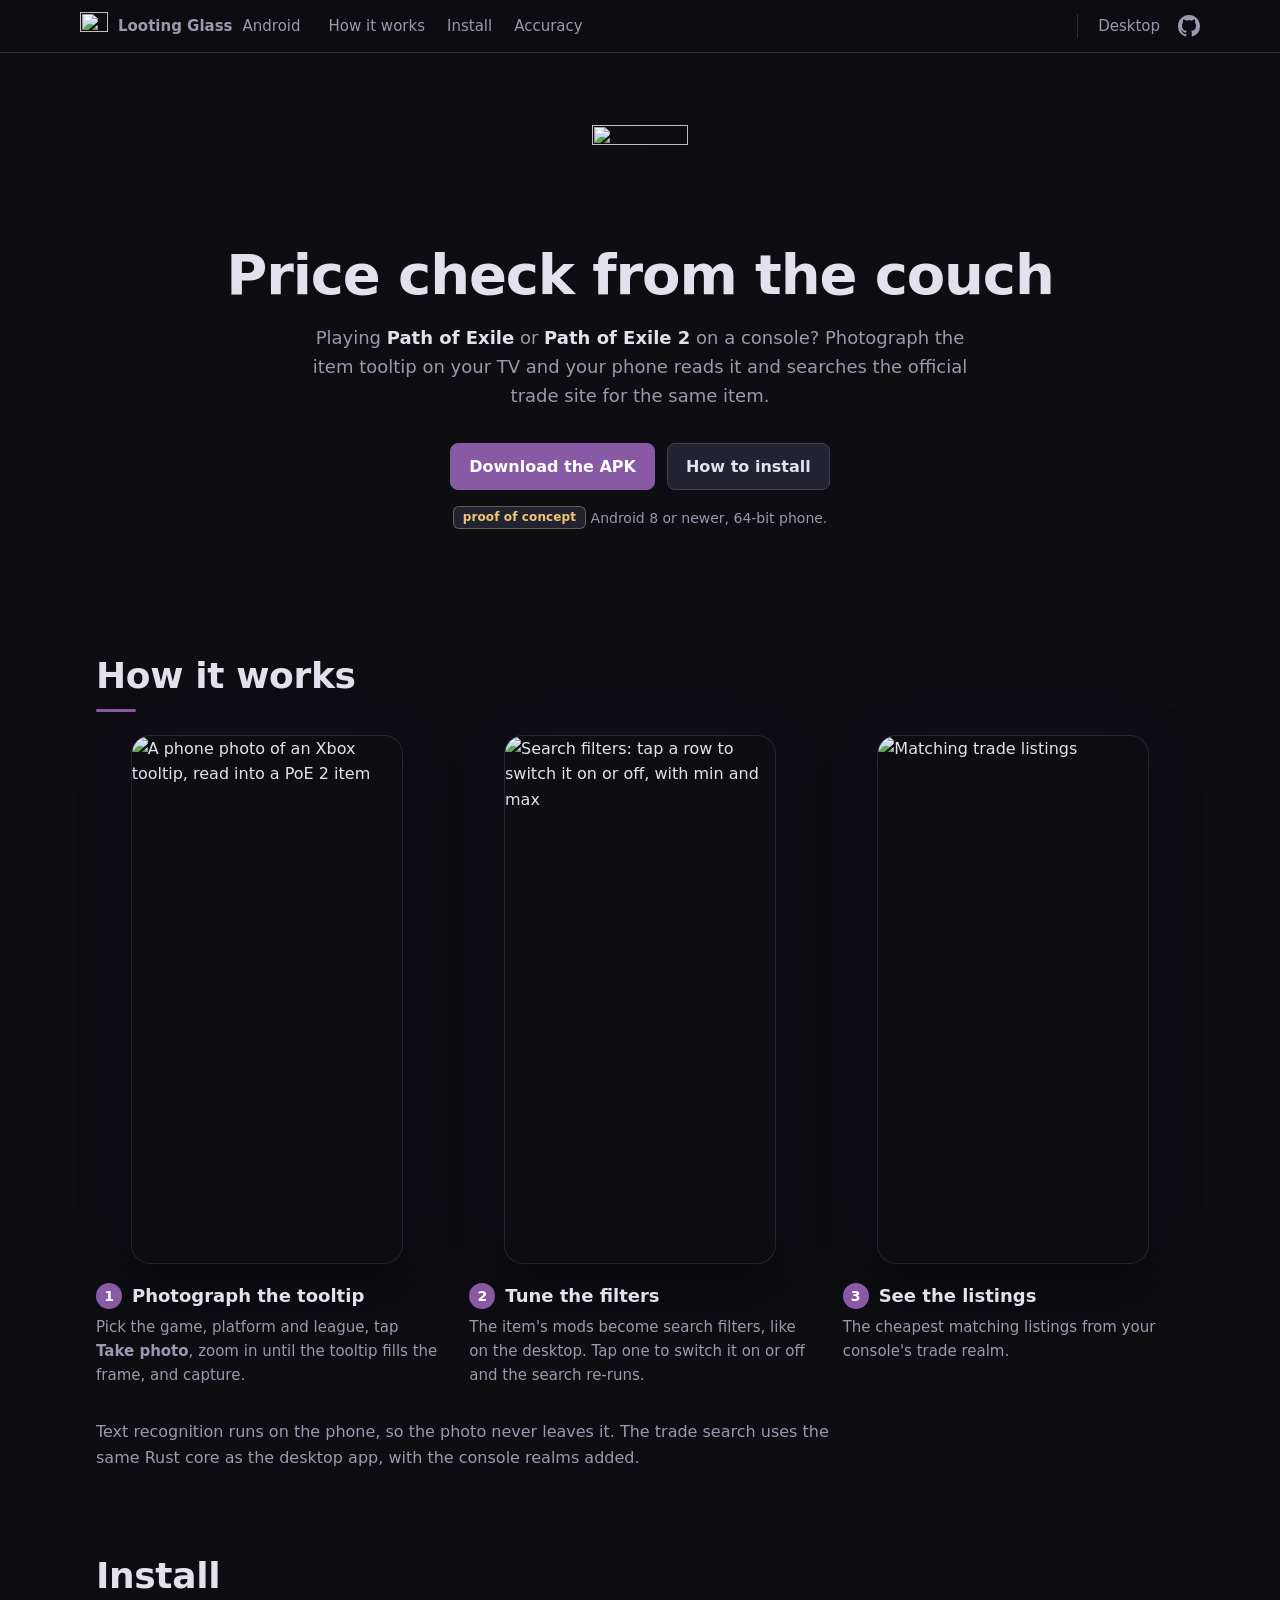
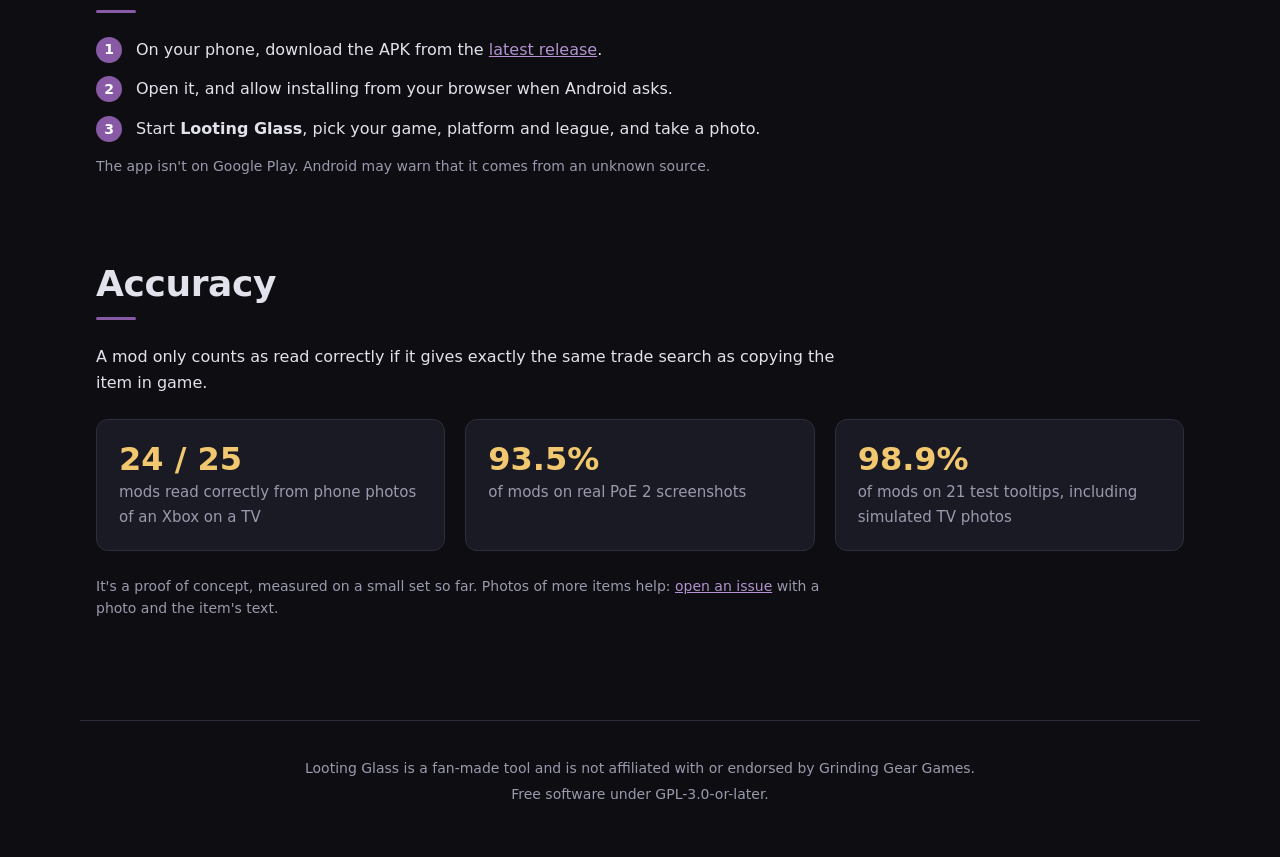
==== android.html @ 1b07aaf4 "feat: Looting Glass website, moved from looting-glass/desktop Co-Authored-By: Claude Opus 5.5 <norep" ====
<!doctype html>
<html lang="en">
<head>
<meta charset="utf-8">
<meta name="viewport" content="width=device-width, initial-scale=1">
<title>Looting Glass for Android</title>
<meta name="description" content="Price check Path of Exile items on console: photograph the item tooltip on your TV and your phone reads and prices it.">
<meta property="og:title" content="Looting Glass for Android">
<meta property="og:description" content="Price check Path of Exile items on console from a photo of your TV.">
<meta property="og:image" content="img/android/item.png">
<link rel="icon" href="img/icon.svg" type="image/svg+xml">
<link rel="stylesheet" href="style.css">
</head>
<body>

<header class="nav">
  <a class="brand" href="#top"><img src="img/icon.svg" alt="" width="28" height="28"> Looting Glass <span class="brand-sub">Android</span></a>
  <nav class="menu" aria-label="Sections">
    <a href="#how">How it works</a>
    <a href="#install">Install</a>
    <a href="#accuracy">Accuracy</a>
  </nav>
  <nav class="links" aria-label="Other pages">
    <a href="index.html">Desktop</a>
    <a class="gh" href="https://github.com/looting-glass/android" aria-label="Looting Glass for Android on GitHub" title="Source on GitHub">
      <svg viewBox="0 0 16 16" width="22" height="22" aria-hidden="true"><path fill="currentColor" d="M8 0c4.42 0 8 3.58 8 8a8.013 8.013 0 0 1-5.45 7.59c-.4.08-.55-.17-.55-.38 0-.27.01-1.13.01-2.2 0-.75-.25-1.23-.54-1.48 1.78-.2 3.65-.88 3.65-3.95 0-.88-.31-1.59-.82-2.15.08-.2.36-1.02-.08-2.12 0 0-.67-.22-2.2.82-.64-.18-1.32-.27-2-.27-.68 0-1.36.09-2 .27-1.53-1.03-2.2-.82-2.2-.82-.44 1.1-.16 1.92-.08 2.12-.51.56-.82 1.28-.82 2.15 0 3.06 1.86 3.75 3.64 3.95-.23.2-.44.55-.51 1.07-.46.21-1.61.55-2.33-.66-.15-.24-.6-.83-1.23-.82-.67.01-.27.38.01.53.34.19.73.9.82 1.13.16.45.68 1.31 2.69.94 0 .67.01 1.3.01 1.49 0 .21-.15.45-.55.38A7.995 7.995 0 0 1 0 8c0-4.42 3.58-8 8-8Z"/></svg>
    </a>
  </nav>
</header>

<main id="top">

<section class="hero">
  <img class="hero-icon" src="img/icon.svg" alt="" width="96" height="96">
  <h1>Price check from the couch</h1>
  <p class="lead">Playing <strong>Path of Exile</strong> or <strong>Path of Exile 2</strong> on a console? Photograph the item
    tooltip on your TV and your phone reads it and searches the official trade site for the same item.</p>
  <div class="cta center">
    <a class="button primary" href="https://github.com/looting-glass/android/releases/latest">Download the APK</a>
    <a class="button" href="#install">How to install</a>
  </div>
  <p class="fine"><span class="tag tag-poc">proof of concept</span> Android 8 or newer, 64-bit phone.</p>
</section>

<section id="how" class="block">
  <h2>How it works</h2>
  <ol class="steps">
    <li>
      <img src="img/android/item.png" alt="A phone photo of an Xbox tooltip, read into a PoE 2 item" width="540" height="1055">
      <h3><span>1</span> Photograph the tooltip</h3>
      <p>Pick the game, platform and league, tap <strong>Take photo</strong>, zoom in until the tooltip fills the frame, and capture.</p>
    </li>
    <li>
      <img src="img/android/filters.png" alt="Search filters: tap a row to switch it on or off, with min and max" width="540" height="1055">
      <h3><span>2</span> Tune the filters</h3>
      <p>The item's mods become search filters, like on the desktop. Tap one to switch it on or off and the search re-runs.</p>
    </li>
    <li>
      <img src="img/android/listings.png" alt="Matching trade listings" width="540" height="1055">
      <h3><span>3</span> See the listings</h3>
      <p>The cheapest matching listings from your console's trade realm.</p>
    </li>
  </ol>
  <p class="note">Text recognition runs on the phone, so the photo never leaves it. The trade search uses the same
    Rust core as the desktop app, with the console realms added.</p>
</section>

<section id="install" class="block">
  <h2>Install</h2>
  <ol class="numbered">
    <li>On your phone, download the APK from the
      <a href="https://github.com/looting-glass/android/releases/latest">latest release</a>.</li>
    <li>Open it, and allow installing from your browser when Android asks.</li>
    <li>Start <strong>Looting Glass</strong>, pick your game, platform and league, and take a photo.</li>
  </ol>
  <p class="fine">The app isn't on Google Play. Android may warn that it comes from an unknown source.</p>
</section>

<section id="accuracy" class="block">
  <h2>Accuracy</h2>
  <p>A mod only counts as read correctly if it gives exactly the same trade search as copying the item in game.</p>
  <ul class="stats">
    <li><strong>24 / 25</strong><span>mods read correctly from phone photos of an Xbox on a TV</span></li>
    <li><strong>93.5%</strong><span>of mods on real PoE 2 screenshots</span></li>
    <li><strong>98.9%</strong><span>of mods on 21 test tooltips, including simulated TV photos</span></li>
  </ul>
  <p class="fine">It's a proof of concept, measured on a small set so far. Photos of more items help:
    <a href="https://github.com/looting-glass/android/issues">open an issue</a> with a photo and the item's text.</p>
</section>

</main>

<footer>
  <p>Looting Glass is a fan-made tool and is not affiliated with or endorsed by Grinding Gear Games.</p>
  <p>Free software under GPL-3.0-or-later.</p>
</footer>

</body>
</html>
---- style.css ----
/* Colours from the app's KDE look (qml/KdeLook.qml). The page sits one shade darker than the
   app window so the screenshots, which use the window colour, stand out from it. */
:root {
  --page: #0d0d12;
  --window: #1a1a24;
  --raised: #222230;
  --text: #e2e2ec;
  --muted: #9a9aae;
  --line: #2d2d3e;
  --line-strong: #3f3f57;
  --accent: #8859a4;
  --accent-soft: rgba(136, 89, 164, 0.14);
  --link: #b393d0;
  --gold: #f1c86f;
  color-scheme: dark;
}

* { box-sizing: border-box; }

html { scroll-behavior: smooth; scroll-padding-top: 76px; }

body {
  margin: 0;
  background: var(--page);
  color: var(--text);
  font: 16px/1.6 "Noto Sans", "Segoe UI", system-ui, -apple-system, sans-serif;
}

a { color: var(--link); }
img { max-width: 100%; height: auto; display: block; }
h1, h2, h3 { line-height: 1.2; margin: 0; }
p { margin: 0 0 12px; }

code, pre, kbd { font-family: "Hack", "JetBrains Mono", "Cascadia Mono", Consolas, monospace; font-size: 0.9em; }
code { background: var(--raised); border: 1px solid var(--line); border-radius: 4px; padding: 1px 5px; }
pre {
  margin: 0 0 14px; padding: 14px 16px; overflow-x: auto;
  background: #111118; border: 1px solid var(--line); border-radius: 8px; line-height: 1.5;
}
pre code { background: none; border: 0; padding: 0; font-size: 14px; }
pre .c { color: #707d8a; }
kbd {
  display: inline-block; padding: 0 6px; border-radius: 4px; line-height: 1.5;
  background: var(--raised); border: 1px solid var(--line-strong); border-bottom-width: 2px;
}

/* Navigation: brand, the page's own sections, then links to other places. */
.nav {
  position: sticky; top: 0; z-index: 10;
  display: flex; align-items: center; gap: 28px;
  padding: 12px max(16px, calc((100% - 1120px) / 2));
  background: rgba(13, 13, 18, 0.88);
  backdrop-filter: blur(10px);
  border-bottom: 1px solid var(--line);
}
.brand { display: flex; align-items: center; gap: 10px; color: var(--text); font-weight: 700; text-decoration: none; white-space: nowrap; }
.brand-sub { color: var(--muted); font-weight: 400; }
.nav a { color: var(--muted); text-decoration: none; font-size: 15px; }
.nav a:hover { color: var(--text); }
.menu { display: flex; gap: 22px; }
.links { display: flex; align-items: center; gap: 18px; margin-left: auto; padding-left: 20px; border-left: 1px solid var(--line); }
.gh { display: flex; }

main, footer { max-width: 1120px; margin: 0 auto; padding: 0 16px; }

/* Hero */
.hero { text-align: center; padding: 72px 0 48px; }
.hero-icon { margin: 0 auto 20px; filter: drop-shadow(0 8px 30px rgba(241, 200, 111, 0.25)); }
.hero h1 { font-size: clamp(36px, 6vw, 56px); letter-spacing: -0.02em; }
.lead { max-width: 660px; margin: 16px auto 32px; color: var(--muted); font-size: 18px; }
.lead strong { color: var(--text); font-weight: 600; }

.tag {
  display: inline-block; padding: 1px 9px; border-radius: 6px; vertical-align: 2px;
  border: 1px solid var(--line); background: var(--raised);
  color: var(--muted); font-size: 12px; font-weight: 600; letter-spacing: 0.01em;
}
.tag-poc { border-color: rgba(241, 200, 111, 0.35); color: var(--gold); }

/* Sections */
.block { padding: 64px 0 8px; }
.block > h2 { font-size: clamp(28px, 4vw, 36px); margin-bottom: 24px; letter-spacing: -0.01em; }
.block > h2::after { content: ""; display: block; width: 40px; height: 3px; margin-top: 12px; border-radius: 2px; background: var(--accent); }
.block > p, .numbered, .faq, table { max-width: 760px; }
.intro { color: var(--muted); }
h3.sub { font-size: 19px; margin: 36px 0 10px; }
.muted { color: var(--muted); }
.note { color: var(--muted); max-width: 760px; margin-top: 32px; }

/* Screenshots: a drop shadow and a faint accent glow lift them off the page. */
.shots img, .shots-wide img, .steps img {
  border-radius: 10px;
  box-shadow: 0 0 0 1px rgba(179, 147, 208, 0.18), 0 18px 48px rgba(0, 0, 0, 0.65), 0 0 60px rgba(136, 89, 164, 0.12);
}
.shots-pair { display: grid; grid-template-columns: repeat(auto-fit, minmax(340px, 1fr)); gap: 28px; }
.group {
  margin: 0; padding: 20px; border-radius: 14px;
  background: radial-gradient(ellipse at 50% 30%, rgba(136, 89, 164, 0.10), transparent 70%), #111118;
  border: 1px solid var(--line);
}
.group figcaption { font-weight: 700; margin-bottom: 16px; text-align: center; }
.shots { display: grid; grid-template-columns: 1fr 1fr; gap: 16px; align-items: start; }
.shots-wide { display: flex; flex-wrap: wrap; justify-content: center; align-items: flex-start; gap: 28px; margin-top: 48px; }
.shots-wide img { flex: 0 1 auto; width: auto; max-height: 300px; }

.features {
  list-style: none; padding: 0; margin: 0;
  display: grid; grid-template-columns: repeat(auto-fit, minmax(240px, 1fr)); gap: 28px 32px;
}
.features h3 { font-size: 17px; margin-bottom: 4px; }
.features h3::before { content: ""; display: inline-block; width: 8px; height: 8px; margin-right: 10px; border-radius: 2px; background: var(--accent); vertical-align: 2px; }
.features p { margin: 0; color: var(--muted); font-size: 15px; }

/* Install cards */
/* One column: install commands are long and shouldn't scroll sideways. */
.cards { display: grid; gap: 20px; margin: 8px 0 20px; max-width: 860px; }
.card { min-width: 0; padding: 22px 22px 10px 26px; background: var(--window); border: 1px solid var(--line); border-radius: 12px; position: relative; }
.card::before { content: ""; position: absolute; left: 0; top: 16px; bottom: 16px; width: 3px; border-radius: 2px; background: var(--accent); }
.card h3 { font-size: 19px; margin-bottom: 10px; }
.card p { font-size: 15px; }

.numbered { padding-left: 0; list-style: none; counter-reset: n; margin: 0 0 12px; }
.numbered li { counter-increment: n; position: relative; padding-left: 40px; margin-bottom: 14px; }
.numbered li::before {
  content: counter(n); position: absolute; left: 0; top: 0;
  display: grid; place-items: center; width: 26px; height: 26px; border-radius: 50%;
  background: var(--accent); color: #fff; font-size: 14px; font-weight: 700;
}

table { width: 100%; border-collapse: collapse; margin: 4px 0 16px; font-size: 15px; }
th, td { text-align: left; padding: 8px 12px; }
th { border-bottom: 1px solid var(--line-strong); }
tbody tr:nth-child(even) { background: rgba(226, 226, 236, 0.05); }

.faq dt { font-weight: 700; margin-top: 22px; }
.faq dd { margin: 6px 0 0; color: var(--muted); }

/* Android */
.steps { list-style: none; padding: 0; margin: 0; display: grid; grid-template-columns: repeat(auto-fit, minmax(240px, 1fr)); gap: 32px; }
.steps img { width: 100%; max-width: 270px; margin: 0 auto 20px; border-radius: 18px; }
.steps h3 { font-size: 18px; margin-bottom: 6px; display: flex; align-items: center; gap: 10px; }
.steps h3 span {
  display: inline-grid; place-items: center; flex: none; width: 26px; height: 26px; border-radius: 50%;
  background: var(--accent); color: #fff; font-size: 14px;
}
.steps p { margin: 0; color: var(--muted); font-size: 15px; }

.stats { list-style: none; padding: 0; margin: 24px 0; display: grid; grid-template-columns: repeat(auto-fit, minmax(220px, 1fr)); gap: 20px; }
.stats li { padding: 20px 22px; background: var(--window); border: 1px solid var(--line); border-radius: 12px; }
.stats strong { display: block; font-size: 32px; color: var(--gold); line-height: 1.2; }
.stats span { color: var(--muted); font-size: 15px; }

/* Calls to action */
.cta { display: flex; flex-wrap: wrap; gap: 12px; margin: 0 0 16px; }
.cta.center { justify-content: center; }
.button {
  display: inline-block; padding: 10px 18px; border-radius: 8px;
  border: 1px solid var(--line-strong); background: var(--raised);
  color: var(--text); text-decoration: none; font-weight: 600;
}
.button:hover { border-color: var(--link); }
.button.primary { background: var(--accent); border-color: var(--accent); color: #fff; }
.button.primary:hover { background: #9666b3; }
.fine { color: var(--muted); font-size: 14px; }

footer { border-top: 1px solid var(--line); margin-top: 80px; padding: 32px 16px 48px; color: var(--muted); font-size: 14px; text-align: center; }
footer p { margin: 4px 0; }

/* Narrow screens: the section menu gets its own scrollable row under the brand. */
@media (max-width: 860px) {
  .nav { flex-wrap: wrap; gap: 10px 16px; }
  .menu {
    order: 3; width: 100%; overflow-x: auto; gap: 18px; padding: 0 24px 2px 0; scrollbar-width: none;
    mask-image: linear-gradient(to right, #000 85%, transparent); /* hints that the row scrolls */
  }
  .nav a { font-size: 14px; }
  html { scroll-padding-top: 110px; }
}
@media (max-width: 600px) {
  .hero { padding-top: 44px; }
  .shots-pair { grid-template-columns: 1fr; }
  .group { padding: 14px; }
  .shots { gap: 10px; }
  .card { padding: 18px 16px 6px 20px; }
}
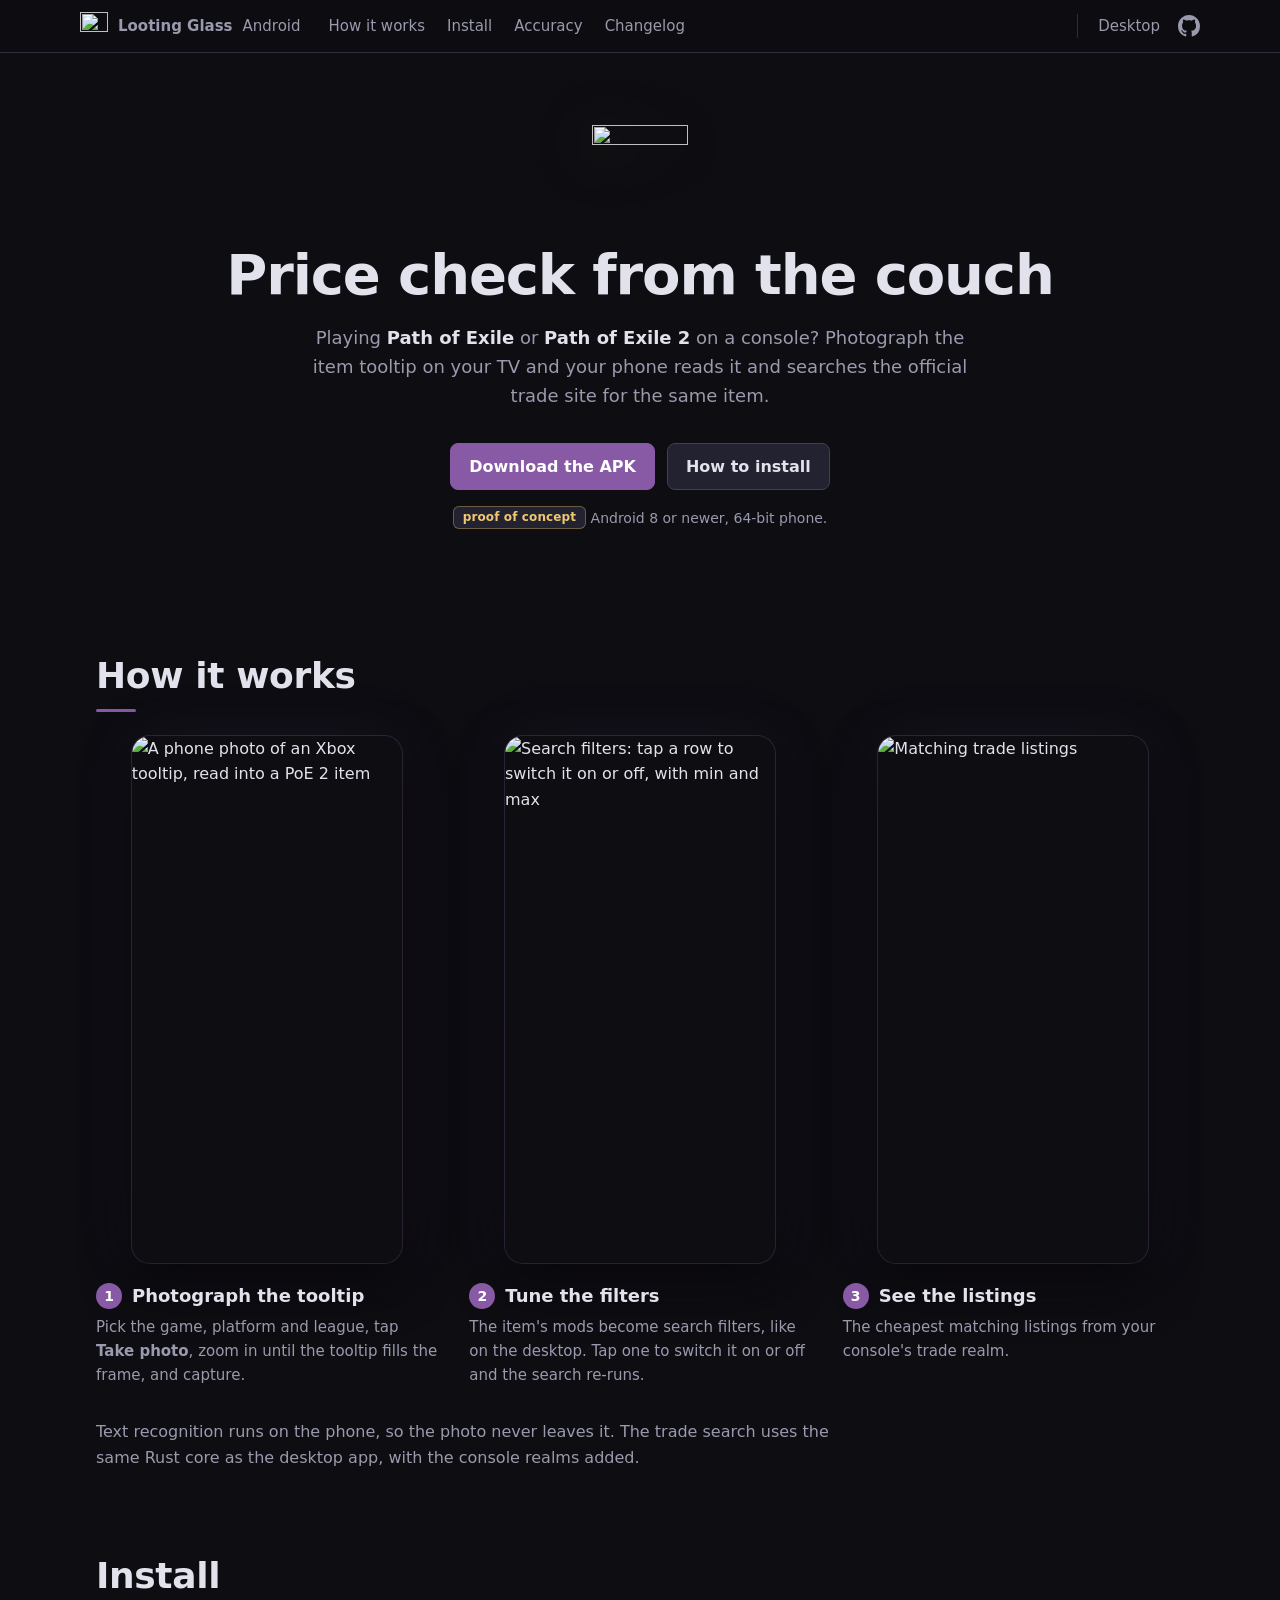
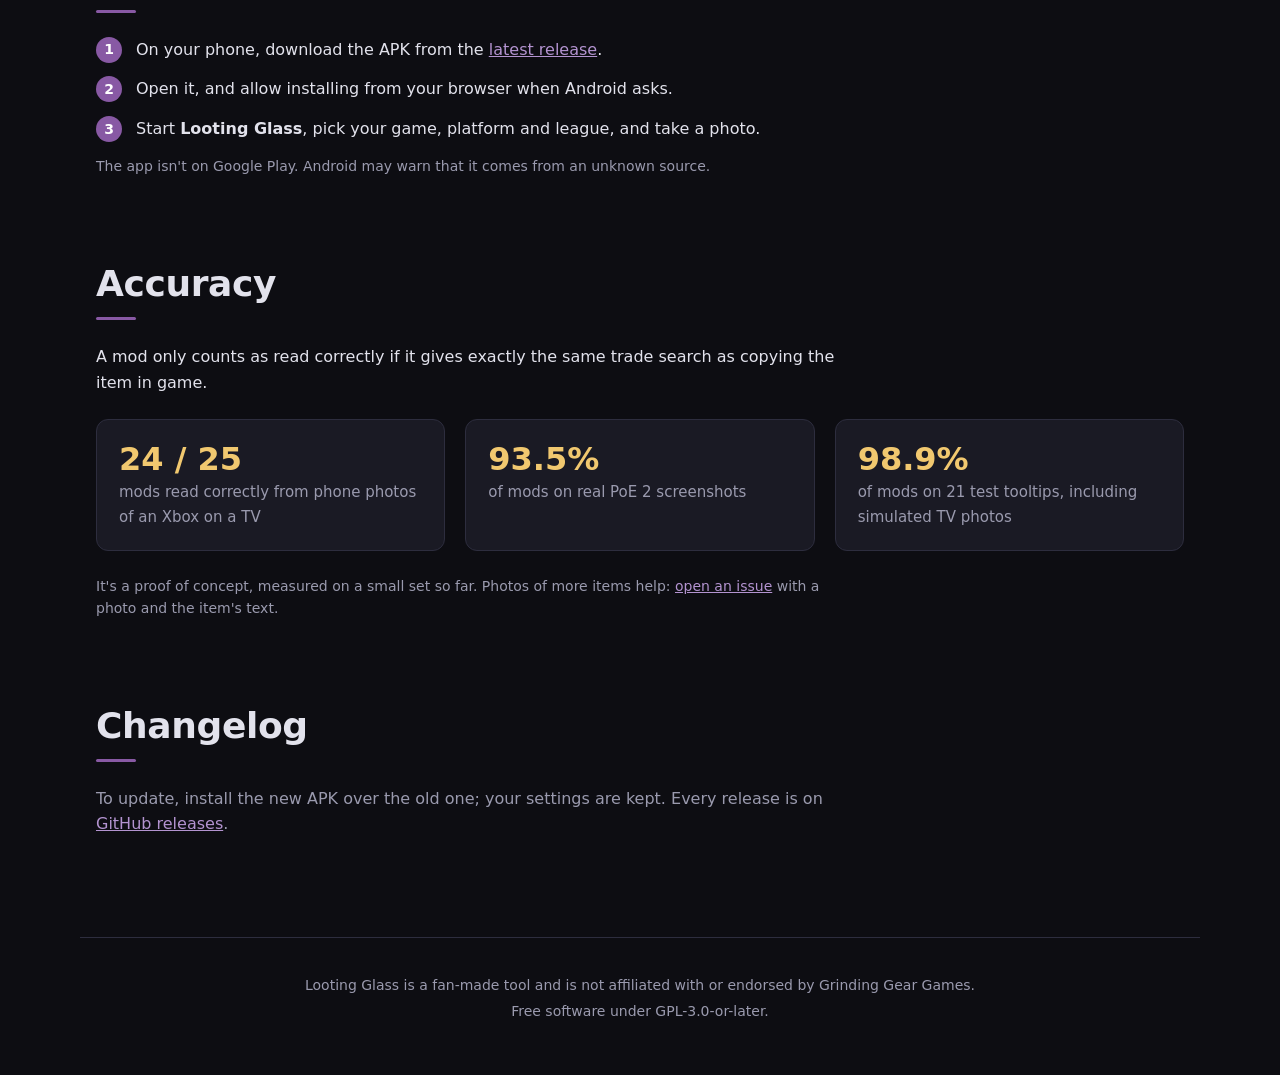
==== commit 82e070ca: "feat: changelog sections and direct download buttons Each app page ends with a changelog built from " ====
--- a/android.html
+++ b/android.html
@@ -10,6 +10,8 @@
 <meta property="og:image" content="img/android/item.png">
 <link rel="icon" href="img/icon.svg" type="image/svg+xml">
 <link rel="stylesheet" href="style.css">
+<script src="lightbox.js" defer></script>
+<script src="copy.js" defer></script>
 </head>
 <body>
 
@@ -19,6 +21,7 @@
     <a href="#how">How it works</a>
     <a href="#install">Install</a>
     <a href="#accuracy">Accuracy</a>
+    <a href="#changelog">Changelog</a>
   </nav>
   <nav class="links" aria-label="Other pages">
     <a href="index.html">Desktop</a>
@@ -88,6 +91,13 @@
     <a href="https://github.com/looting-glass/android/issues">open an issue</a> with a photo and the item's text.</p>
 </section>
 
+<section id="changelog" class="block">
+  <h2>Changelog</h2>
+  <p class="intro">To update, install the new APK over the old one; your settings are kept. Every release is on
+    <a href="https://github.com/looting-glass/android/releases">GitHub releases</a>.</p>
+<!-- releases -->
+</section>
+
 </main>
 
 <footer>
--- a/style.css
+++ b/style.css
@@ -161,6 +161,9 @@
 .button:hover { border-color: var(--link); }
 .button.primary { background: var(--accent); border-color: var(--accent); color: #fff; }
 .button.primary:hover { background: #9666b3; }
+.button .size { font-weight: 400; opacity: 0.75; }
+.button .size:not(:empty)::before { content: "· "; }
+.version:not(:empty)::before { content: ", "; }
 .fine { color: var(--muted); font-size: 14px; }
 
 footer { border-top: 1px solid var(--line); margin-top: 80px; padding: 32px 16px 48px; color: var(--muted); font-size: 14px; text-align: center; }
@@ -183,3 +186,89 @@
   .shots { gap: 10px; }
   .card { padding: 18px 16px 6px 20px; }
 }
+
+/* Lightbox (lightbox.js): screenshots open full size over a dimmed page. */
+.shots img, .shots-wide img, .steps img { cursor: zoom-in; transition: transform 0.15s, box-shadow 0.15s; }
+.shots img:hover, .shots-wide img:hover, .steps img:hover { transform: translateY(-2px); }
+.shots img:focus-visible, .shots-wide img:focus-visible, .steps img:focus-visible { outline: 2px solid var(--link); outline-offset: 3px; }
+
+.lightbox {
+  width: 100vw; height: 100vh; max-width: none; max-height: none; margin: 0; padding: 0;
+  border: 0; background: transparent; color: var(--text);
+  display: none; align-items: center; justify-content: center;
+}
+.lightbox[open] { display: flex; }
+.lightbox::backdrop { background: rgba(6, 6, 10, 0.88); backdrop-filter: blur(4px); }
+.lightbox figure { margin: 0; display: flex; flex-direction: column; align-items: center; gap: 12px; max-width: 100%; max-height: 100%; padding: 56px 72px 20px; cursor: zoom-out; }
+.lightbox img {
+  max-width: min(100%, 1100px); max-height: calc(100vh - 120px); width: auto; height: auto;
+  border-radius: 10px; cursor: default;
+  box-shadow: 0 0 0 1px rgba(179, 147, 208, 0.25), 0 24px 70px rgba(0, 0, 0, 0.8);
+}
+.lightbox figcaption { color: var(--muted); font-size: 14px; text-align: center; max-width: 600px; cursor: default; }
+.lightbox button {
+  position: fixed; display: grid; place-items: center; width: 44px; height: 44px; padding: 0;
+  border-radius: 50%; border: 1px solid var(--line-strong); background: rgba(34, 34, 48, 0.9);
+  color: var(--text); font-family: inherit; line-height: 1; cursor: pointer;
+}
+.lightbox button:hover { border-color: var(--link); }
+.lb-close { top: 14px; right: 14px; font-size: 18px; }
+.lb-prev { left: 14px; top: 50%; transform: translateY(-50%); font-size: 28px; }
+.lb-next { right: 14px; top: 50%; transform: translateY(-50%); font-size: 28px; }
+
+@media (max-width: 600px) {
+  .lightbox figure { padding: 64px 8px 72px; }
+  .lightbox img { max-height: calc(100vh - 136px); }
+  .lightbox figcaption { display: none; }
+  .lb-prev, .lb-next { top: auto; bottom: 14px; transform: none; }
+}
+
+/* Copy buttons on code blocks (copy.js): an icon in the corner, like on GitHub. */
+.code { position: relative; }
+.code pre { padding-right: 52px; }
+.copy {
+  position: absolute; top: 8px; right: 8px;
+  display: grid; place-items: center; width: 32px; height: 32px; padding: 0;
+  border-radius: 6px; border: 1px solid transparent;
+  background: #111118; color: var(--muted); cursor: pointer;
+  /* Covers text that scrolls under the button: solid to the block edge, a short fade on the left. */
+  box-shadow: 7px 0 0 #111118, -10px 0 10px #111118;
+  transition: color 0.15s, border-color 0.15s, background 0.15s;
+}
+.copy svg { width: 16px; height: 16px; fill: currentColor; }
+.copy .check { display: none; }
+.copy:hover, .copy:focus-visible { color: var(--text); border-color: var(--line-strong); background: var(--raised); }
+.copy.done { color: #7ec27e; border-color: rgba(126, 194, 126, 0.5); }
+.copy.done .icon { display: none; }
+.copy.done .check { display: block; }
+
+/* Changelog sections, filled in from the GitHub releases by scripts/build.py: a timeline with
+   the newest release on top. */
+.timeline { list-style: none; margin: 0; padding: 0 0 0 30px; max-width: 760px; position: relative; }
+.timeline::before { content: ""; position: absolute; left: 6px; top: 10px; bottom: 10px; width: 2px; background: var(--line); }
+.release { position: relative; padding-bottom: 28px; }
+.release::before {
+  content: ""; position: absolute; left: -30px; top: 7px; width: 14px; height: 14px; border-radius: 50%;
+  background: var(--page); border: 2px solid var(--accent);
+}
+.release:has(.rel-latest)::before { background: var(--accent); box-shadow: 0 0 0 4px var(--accent-soft); }
+.release h3 { font-size: 20px; display: flex; flex-wrap: wrap; align-items: center; gap: 4px 12px; margin-bottom: 10px; }
+.release h3 a { color: var(--text); text-decoration: none; }
+.release h3 a:hover { color: var(--link); }
+.release time { color: var(--muted); font-size: 14px; font-weight: 400; }
+.rel-latest {
+  padding: 1px 9px; border-radius: 6px; font-size: 12px; font-weight: 600;
+  background: var(--accent-soft); border: 1px solid rgba(136, 89, 164, 0.45); color: var(--link);
+}
+.release h4 {
+  margin: 14px 0 6px; color: var(--link); font-size: 12px; font-weight: 600;
+  text-transform: uppercase; letter-spacing: 0.08em;
+}
+.release ul { margin: 0; padding-left: 18px; }
+.release li { margin-bottom: 4px; }
+.release li::marker { color: var(--accent); }
+.release li a { color: var(--muted); }
+.release li a:hover { color: var(--link); }
+.older { max-width: 760px; }
+.older summary { cursor: pointer; color: var(--link); margin: 0 0 20px 30px; width: fit-content; }
+.older summary:hover { color: var(--text); }
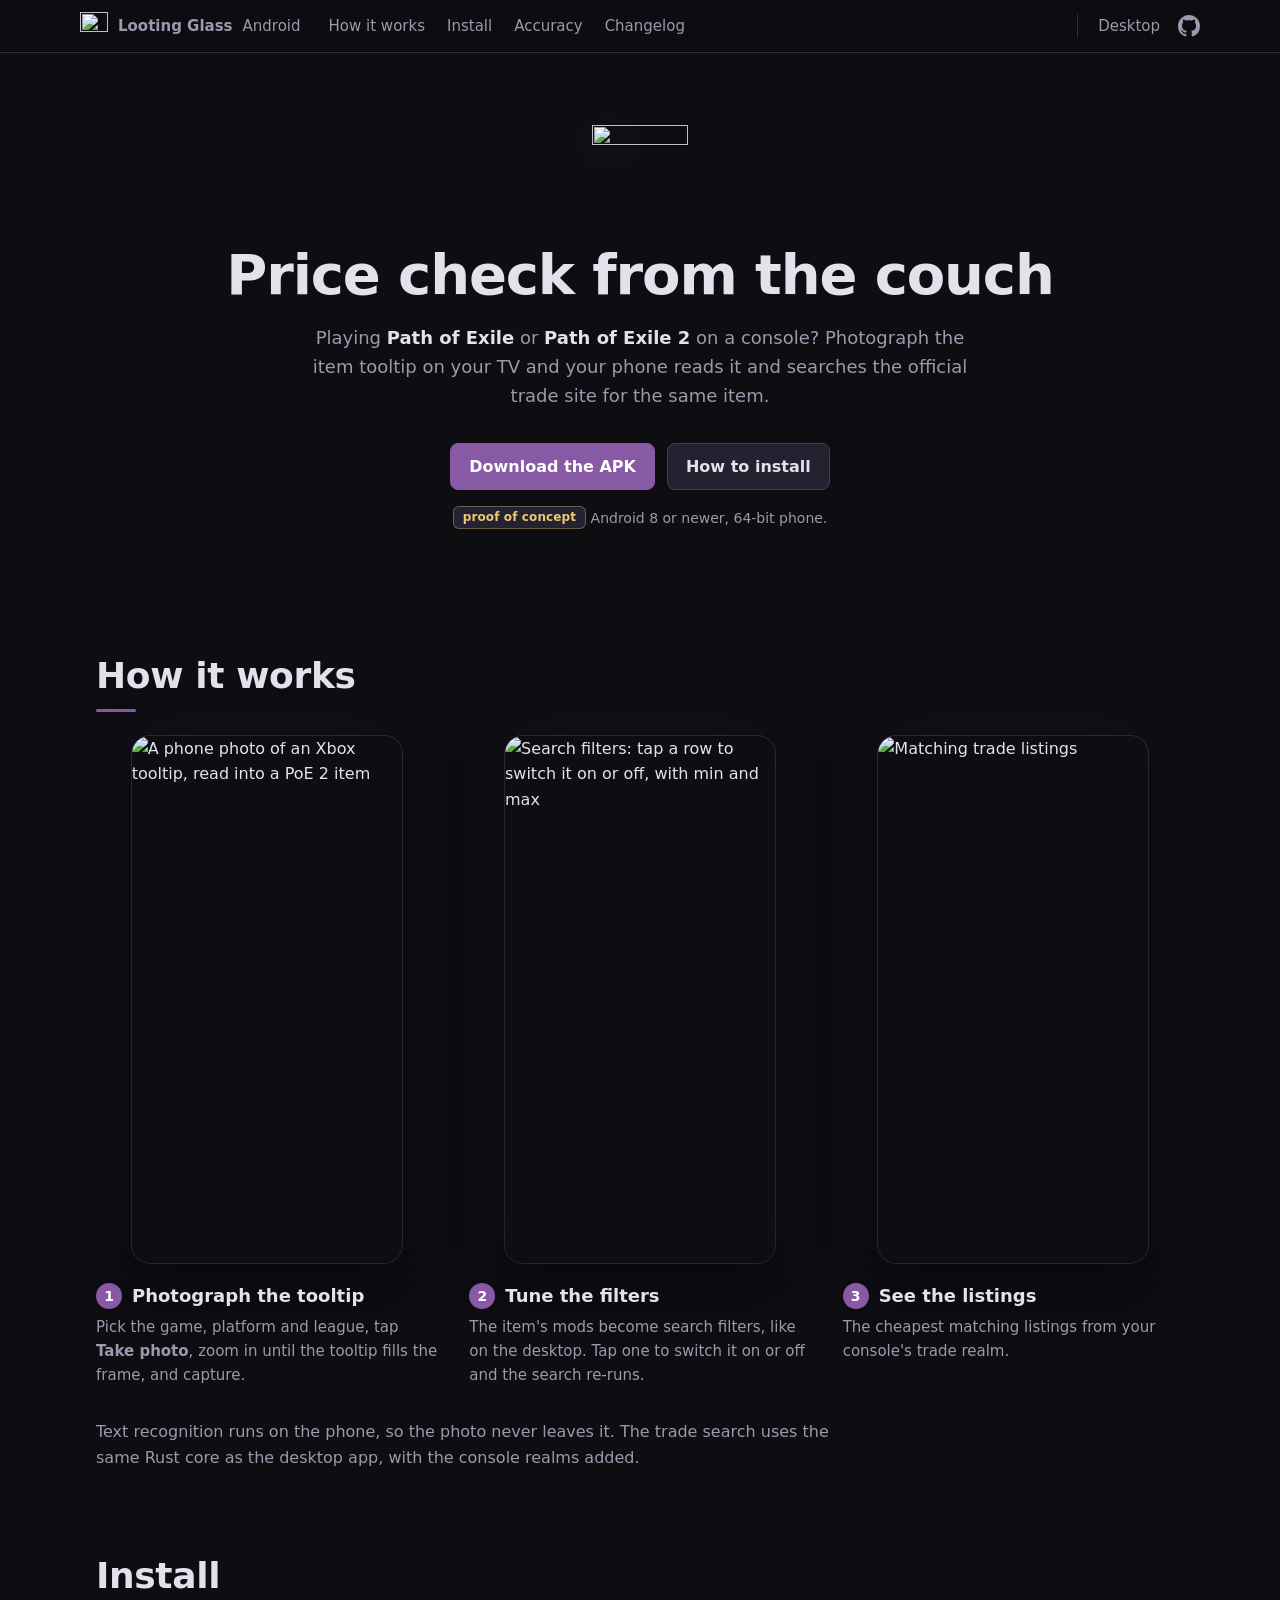
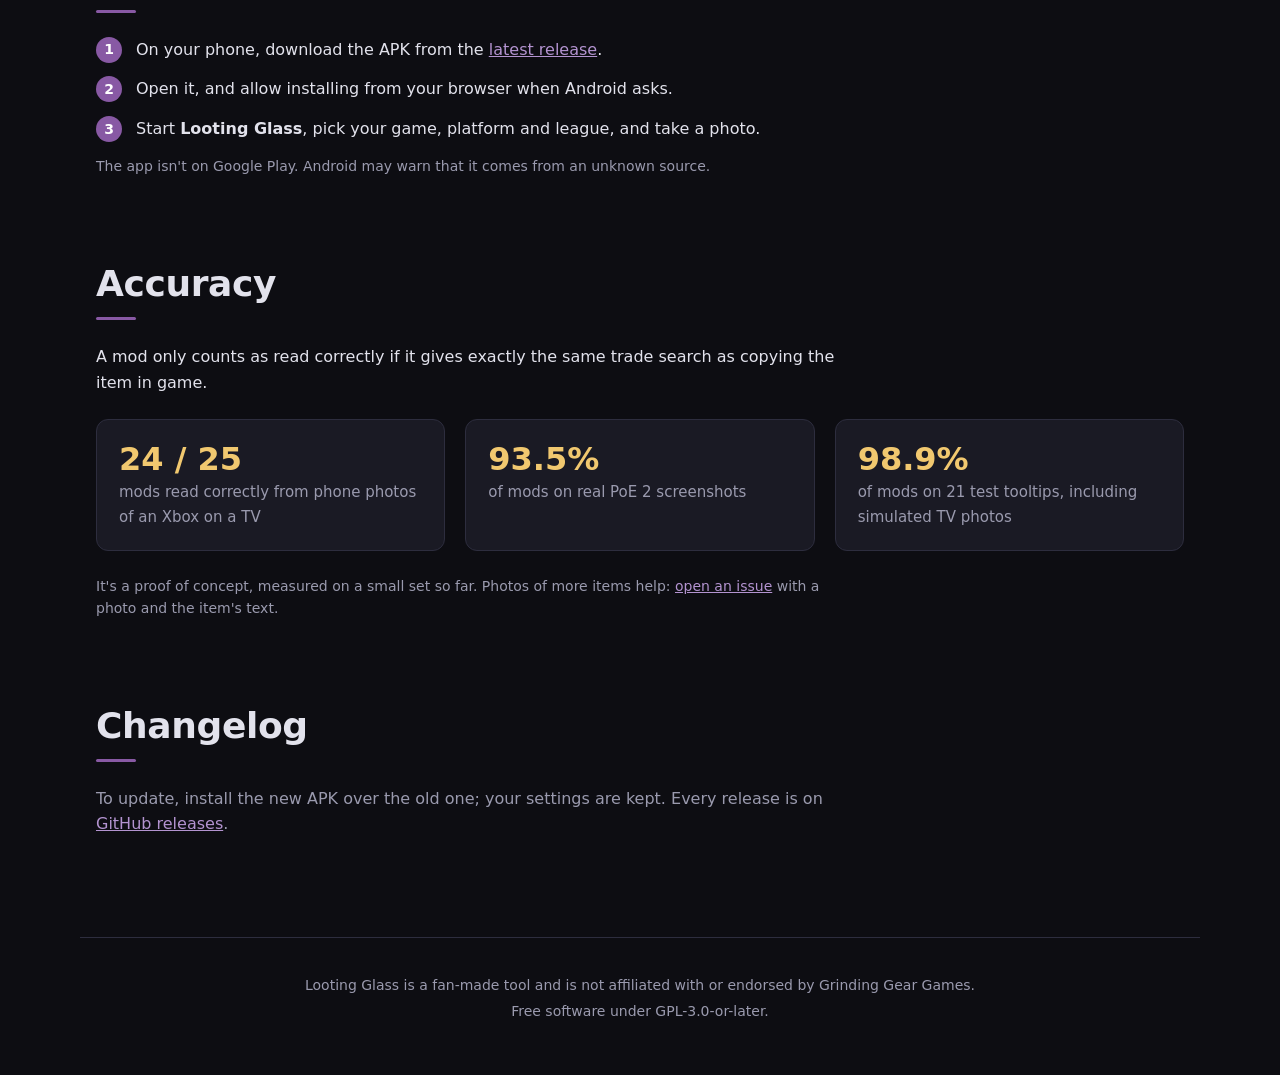
==== commit f40a54f6: "add google verification" ====
--- a/android.html
+++ b/android.html
@@ -12,6 +12,7 @@
 <link rel="stylesheet" href="style.css">
 <script src="lightbox.js" defer></script>
 <script src="copy.js" defer></script>
+<meta name="google-site-verification" content="9W9uM-lgpOQ_Mo79iFN2tYy_l5-cthXuqKm68CfQX7o" />
 </head>
 <body>
 
--- a/style.css
+++ b/style.css
@@ -65,7 +65,7 @@
 
 /* Hero */
 .hero { text-align: center; padding: 72px 0 48px; }
-.hero-icon { margin: 0 auto 20px; filter: drop-shadow(0 8px 30px rgba(241, 200, 111, 0.25)); }
+.hero-icon { margin: 0 auto 20px; filter: drop-shadow(0 8px 30px rgba(182, 124, 196, 0.3)); }
 .hero h1 { font-size: clamp(36px, 6vw, 56px); letter-spacing: -0.02em; }
 .lead { max-width: 660px; margin: 16px auto 32px; color: var(--muted); font-size: 18px; }
 .lead strong { color: var(--text); font-weight: 600; }
